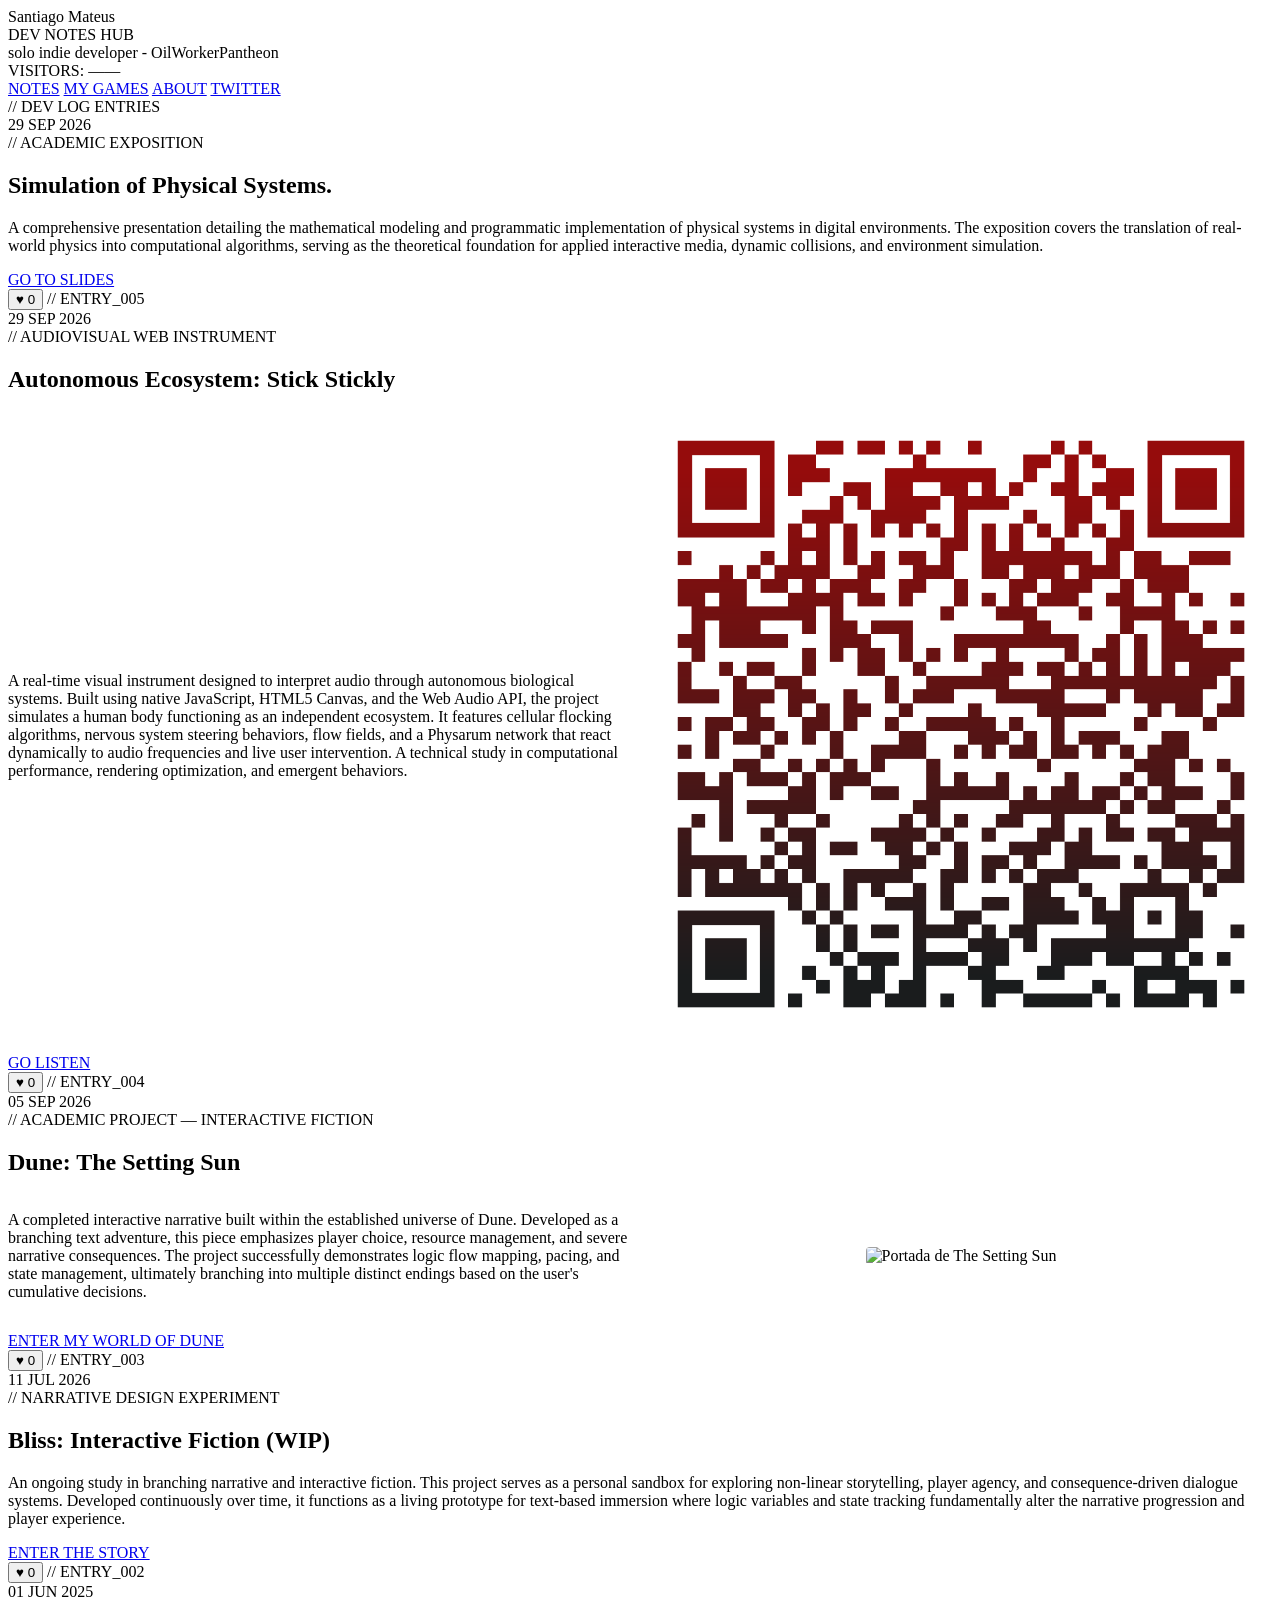
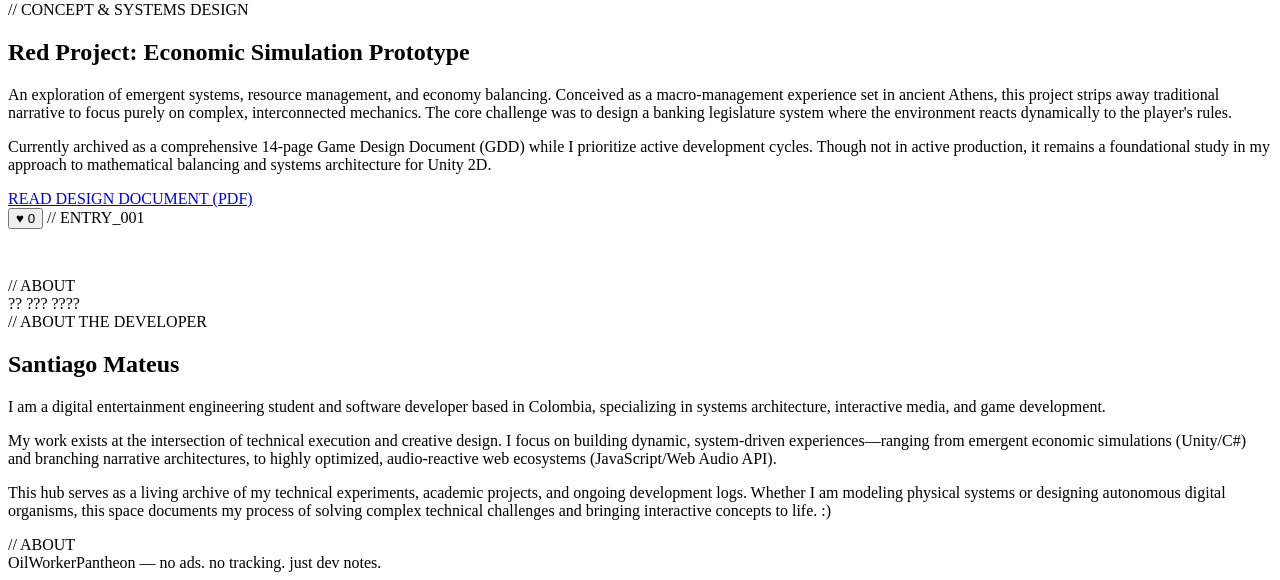
==== index.html @ 8a47b65a "Update index.html" ====
<!DOCTYPE html>
<html lang="en">
    <head>
        <meta charset="UTF-8">
        <meta name="viewport" content="width=device-width, initial-scale=1.0">
        <link rel="stylesheet" href="styles.css">
        <link href="https://fonts.googleapis.com/css2?family=Press+Start+2P&family=Share+Tech+Mono&display=swap" rel="stylesheet">
        <link rel="icon" href="ijodeputa (1).ico">
        <title>OilWorkerPantheon — Dev Notes</title>
    </head>
    <body>

        <header>
            <div class="logo">Santiago Mateus<br>DEV NOTES HUB</div>
            <div class="logo-sub">solo indie developer - OilWorkerPantheon</div>
            <div class="visitor-bar">
                <span class="visitor-dot"></span>
                <span>VISITORS:</span>
                <span id="visitor-count">——</span>
            </div>
        </header>

        <nav>
            <a href="#notes">NOTES</a>
            <a href="games.html">MY GAMES</a>
            <a href="#about">ABOUT</a>
            <a href="https://twitter.com/OilWorkerP4nth" target="_blank">TWITTER</a>
        </nav>

        <main>

            <div class="section-label" id="notes">// DEV LOG ENTRIES</div>
            <!-- ADD NEW ENTRIES BELOW THIS LINE -->

            <!-- ENTRY 005 -->
            <article class="note-card">
                <div class="note-date">
                    <span class="day">29</span>
                    <span class="month">SEP</span>
                    <span class="year">2026</span>
                </div>
                <div class="note-content">
                    <div class="note-tag">// ACADEMIC EXPOSITION</div>
                    <h2 class="note-title">Simulation of Physical Systems.</h2>
                    
                    <div class="note-body">
                        <p>A comprehensive presentation detailing the mathematical modeling and programmatic implementation of physical systems in digital environments. The exposition covers the translation of real-world physics into computational algorithms, serving as the theoretical foundation for applied interactive media, dynamic collisions, and environment simulation.</p>
                    </div>
            
                    <!-- BOTÓN -->
                    <a href="./unidad_5_diamante/index.html" class="novel-btn" target="_blank">
                        GO TO SLIDES
                    </a>
            
                    <div class="note-footer">
                        <button class="like-btn" data-id="entry_005">
                            ♥ <span class="count">0</span>
                        </button>
                        <span class="note-id">// ENTRY_005</span>
                    </div>
                </div>
            </article>

            <!-- ENTRY 004 -->
            <article class="note-card">
                <div class="note-date">
                    <span class="day">29</span>
                    <span class="month">SEP</span>
                    <span class="year">2026</span>
                </div>
                <div class="note-content">
                    <div class="note-tag">// AUDIOVISUAL WEB INSTRUMENT</div>
                    <h2 class="note-title">Autonomous Ecosystem: Stick Stickly</h2>
                    
                    <!-- Contenedor dividido en dos columnas -->
                    <div class="note-body" style="display: flex; gap: 20px; align-items: center; padding-bottom: 15px;">
                        
                        <!-- Columna Izquierda: Texto -->
                        <div style="flex: 1;">
                            <p>A real-time visual instrument designed to interpret audio through autonomous biological systems. Built using native JavaScript, HTML5 Canvas, and the Web Audio API, the project simulates a human body functioning as an independent ecosystem. It features cellular flocking algorithms, nervous system steering behaviors, flow fields, and a Physarum network that react dynamically to audio frequencies and live user intervention. A technical study in computational performance, rendering optimization, and emergent behaviors.</p>
                        </div>
    
                        <!-- Columna Derecha: Imagen -->
                        <div style="flex: 1; text-align: center;">
                            <img src="qr-code.png" alt="QR Stick Stickly" style="max-width: 100%; border-radius: 4px;">
                        </div>
                        
                    </div>
            
                    <!-- BOTÓN -->
                    <a href="./Stick_Stickly_Organism_Santiago_Mateus/index.html" class="novel-btn">
                        GO LISTEN
                    </a>
            
                    <div class="note-footer">
                        <button class="like-btn" data-id="entry_004">
                            ♥ <span class="count">0</span>
                        </button>
                        <span class="note-id">// ENTRY_004</span>
                    </div>
                </div>
            </article>

            <!-- ENTRY 003 -->
            <article class="note-card">
                <div class="note-date">
                    <span class="day">05</span>
                    <span class="month">SEP</span>
                    <span class="year">2026</span>
                </div>
                <div class="note-content">
                    <div class="note-tag">// ACADEMIC PROJECT — INTERACTIVE FICTION</div>
                    <h2 class="note-title">Dune: The Setting Sun</h2>
                    
                    <!-- Contenedor dividido en dos columnas -->
                    <div class="note-body" style="display: flex; gap: 20px; align-items: center; padding-bottom: 15px;">
                        
                        <!-- Columna Izquierda: Texto -->
                        <div style="flex: 1;">
                            <p>A completed interactive narrative built within the established universe of Dune. Developed as a branching text adventure, this piece emphasizes player choice, resource management, and severe narrative consequences. The project successfully demonstrates logic flow mapping, pacing, and state management, ultimately branching into multiple distinct endings based on the user's cumulative decisions.</p>
                        </div>
            
                        <!-- Columna Derecha: Imagen -->
                        <div style="flex: 1; text-align: center;">
                            <img src="Dune.png" alt="Portada de The Setting Sun" style="max-width: 100%; border-radius: 4px;">
                        </div>
                        
                    </div>
            
                    <!-- BOTÓN -->
                    <a href="Dune_ The Setting Sun V5_Remastered.html" class="novel-btn">
                        ENTER MY WORLD OF DUNE
                    </a>
            
                    <div class="note-footer">
                        <button class="like-btn" data-id="entry_003">
                            ♥ <span class="count">0</span>
                        </button>
                        <span class="note-id">// ENTRY_003</span>
                    </div>
                </div>
            </article>

            <!-- ENTRY 002 -->
            <article class="note-card">
                <div class="note-date">
                    <span class="day">11</span>
                    <span class="month">JUL</span>
                    <span class="year">2026</span>
                </div>
                <div class="note-content">
                    <div class="note-tag">// NARRATIVE DESIGN EXPERIMENT</div>
                    <h2 class="note-title">Bliss: Interactive Fiction (WIP)</h2>
                    <div class="note-body">
                        <p>An ongoing study in branching narrative and interactive fiction. This project serves as a personal sandbox for exploring non-linear storytelling, player agency, and consequence-driven dialogue systems. Developed continuously over time, it functions as a living prototype for text-based immersion where logic variables and state tracking fundamentally alter the narrative progression and player experience.</p>
                    </div>
            
                    <!-- BOTÓN -->
                    <a href="Bliss (2).html" class="novel-btn">
                        ENTER THE STORY
                    </a>
            
                    <div class="note-footer">
                        <button class="like-btn" data-id="entry_002">
                            ♥ <span class="count">0</span>
                        </button>
                        <span class="note-id">// ENTRY_002</span>
                    </div>
                </div>
            </article>

            <!-- ENTRY 001 -->
            <article class="note-card">
                <div class="note-date">
                    <span class="day">01</span>
                    <span class="month">JUN</span>
                    <span class="year">2025</span>
                </div>
                <div class="note-content">
                    <div class="note-tag">// CONCEPT & SYSTEMS DESIGN</div>
                    <h2 class="note-title">Red Project: Economic Simulation Prototype</h2>
                    
                    <div class="note-body">
                        <p>An exploration of emergent systems, resource management, and economy balancing. Conceived as a macro-management experience set in ancient Athens, this project strips away traditional narrative to focus purely on complex, interconnected mechanics. The core challenge was to design a banking legislature system where the environment reacts dynamically to the player's rules.</p>
                        <p>Currently archived as a comprehensive 14-page Game Design Document (GDD) while I prioritize active development cycles. Though not in active production, it remains a foundational study in my approach to mathematical balancing and systems architecture for Unity 2D.</p>
                    </div>

                    <!-- BOTÓN PARA EL GDD -->
                    <a href="./RedProject_GDD_v06.docx.pdf" target="_blank" class="novel-btn">
                        READ DESIGN DOCUMENT (PDF)
                    </a>

                    <div class="note-footer">
                        <button class="like-btn" data-id="entry_001">
                            ♥ <span class="count">0</span>
                        </button>
                        <span class="note-id">// ENTRY_001</span>
                    </div>
                </div>
            </article>

            <div class="section-label" id="about" style="margin-top:48px;">// ABOUT</div>

            <article class="note-card">
                <div class="note-date">
                    <span class="day">??</span>
                    <span class="month">???</span>
                    <span class="year">????</span>
                </div>
                <div class="note-content">
                    <div class="note-tag">// ABOUT THE DEVELOPER</div>
                    <h2 class="note-title">Santiago Mateus</h2>
                    <div class="note-body">
                        <p>I am a digital entertainment engineering student and software developer based in Colombia, specializing in systems architecture, interactive media, and game development.</p>
                        <p>My work exists at the intersection of technical execution and creative design. I focus on building dynamic, system-driven experiences—ranging from emergent economic simulations (Unity/C#) and branching narrative architectures, to highly optimized, audio-reactive web ecosystems (JavaScript/Web Audio API).</p>
                        <p>This hub serves as a living archive of my technical experiments, academic projects, and ongoing development logs. Whether I am modeling physical systems or designing autonomous digital organisms, this space documents my process of solving complex technical challenges and bringing interactive concepts to life. :)</p>
                    </div>
                    <div class="note-footer">
                        <span></span>
                        <span class="note-id">// ABOUT</span>
                    </div>
                </div>
            </article>

        </main>

        <footer>
            <script src="jueputavida.js"></script>
            <span>OilWorkerPantheon</span> — no ads. no tracking. just dev notes.
        </footer>

    </body>
</html>
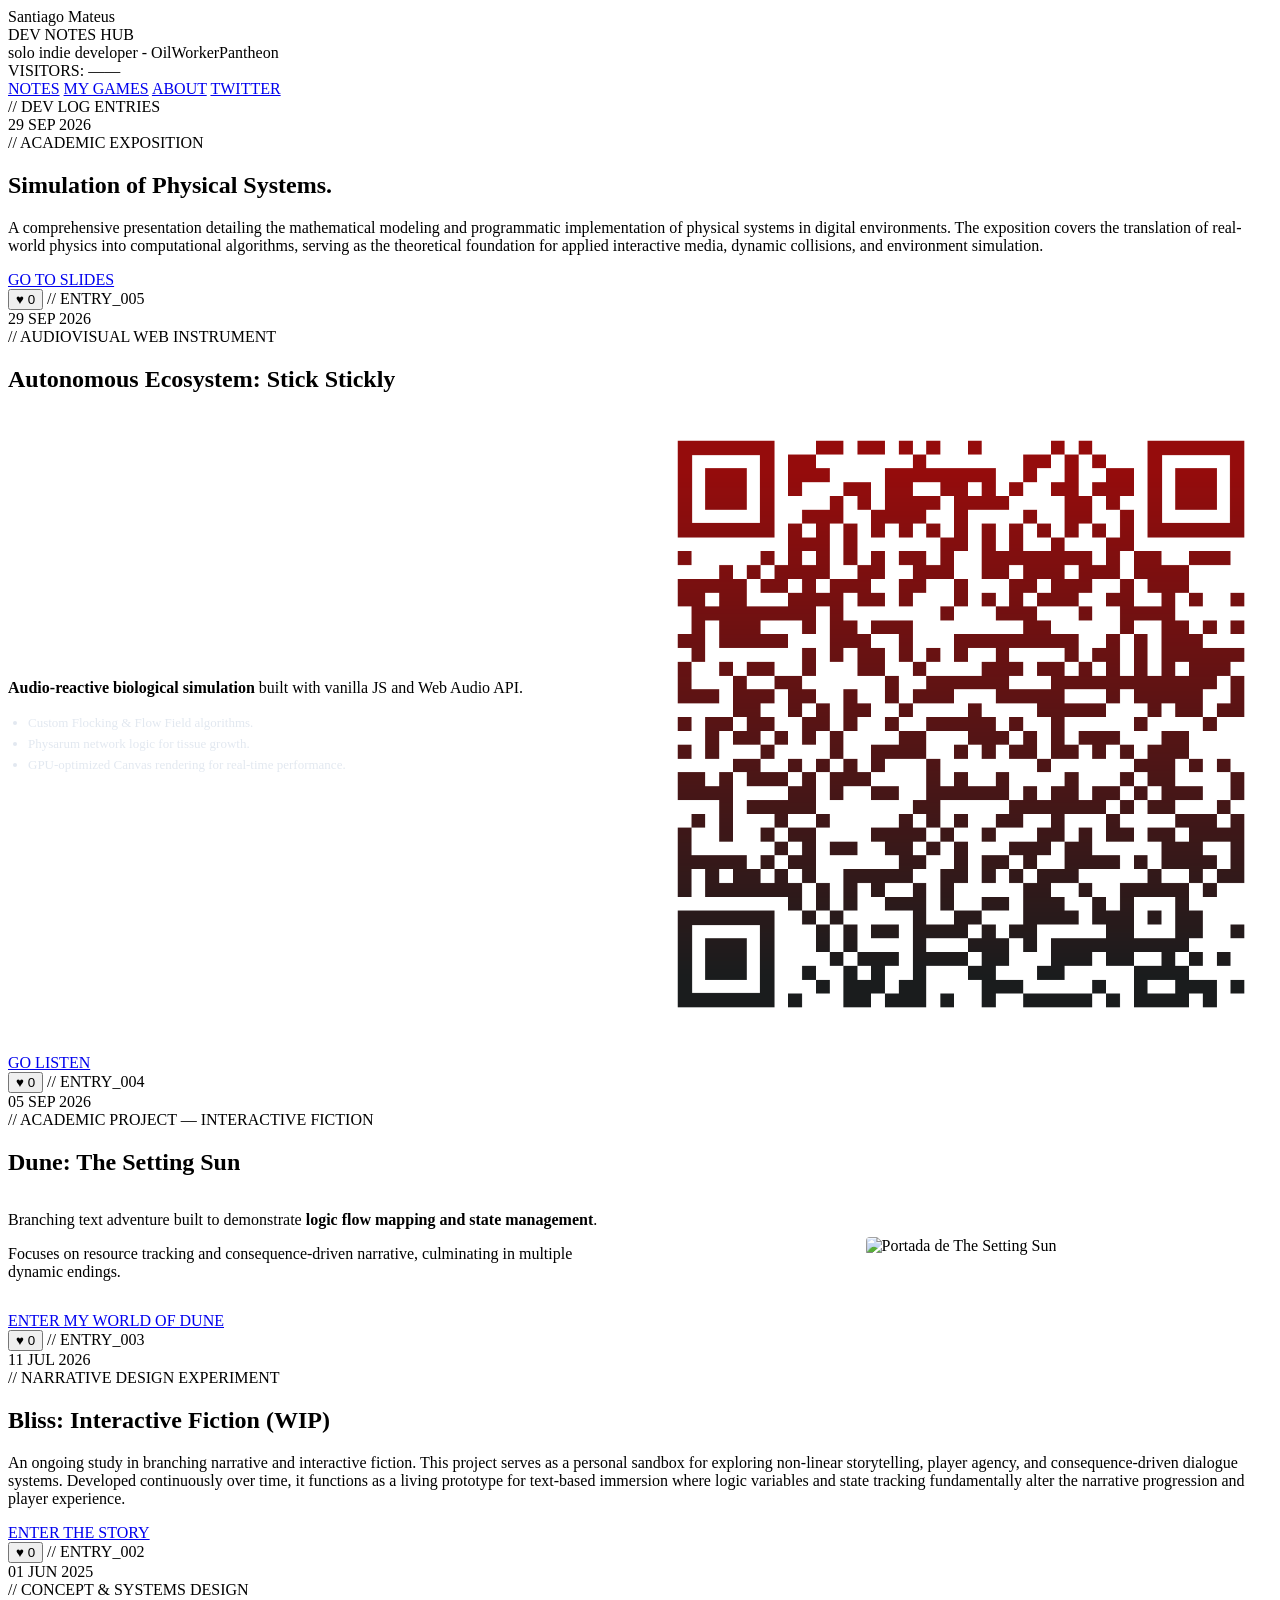
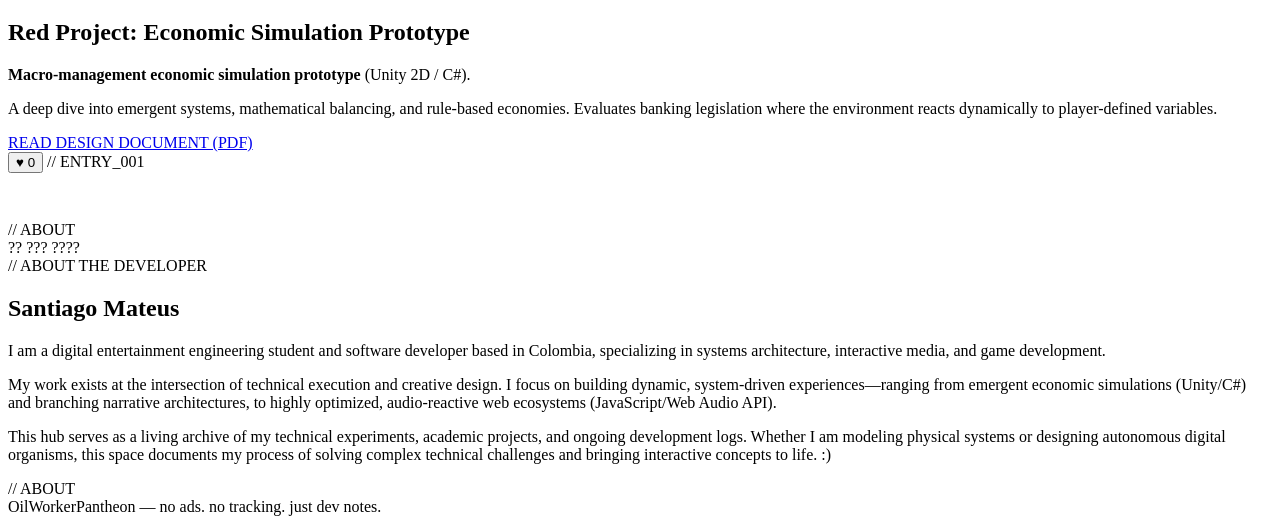
==== commit 7d328278: "Update index.html" ====
--- a/index.html
+++ b/index.html
@@ -73,18 +73,18 @@
                     <h2 class="note-title">Autonomous Ecosystem: Stick Stickly</h2>
                     
                     <!-- Contenedor dividido en dos columnas -->
-                    <div class="note-body" style="display: flex; gap: 20px; align-items: center; padding-bottom: 15px;">
-                        
-                        <!-- Columna Izquierda: Texto -->
-                        <div style="flex: 1;">
-                            <p>A real-time visual instrument designed to interpret audio through autonomous biological systems. Built using native JavaScript, HTML5 Canvas, and the Web Audio API, the project simulates a human body functioning as an independent ecosystem. It features cellular flocking algorithms, nervous system steering behaviors, flow fields, and a Physarum network that react dynamically to audio frequencies and live user intervention. A technical study in computational performance, rendering optimization, and emergent behaviors.</p>
-                        </div>
-    
-                        <!-- Columna Derecha: Imagen -->
-                        <div style="flex: 1; text-align: center;">
-                            <img src="qr-code.png" alt="QR Stick Stickly" style="max-width: 100%; border-radius: 4px;">
-                        </div>
-                        
+                   <div class="note-body" style="display: flex; gap: 20px; align-items: center; padding-bottom: 15px;">
+    <div style="flex: 1;">
+        <p><strong>Audio-reactive biological simulation</strong> built with vanilla JS and Web Audio API.</p>
+        <ul style="color: #e2e8f0; font-size: 13px; padding-left: 20px; line-height: 1.6;">
+            <li>Custom Flocking & Flow Field algorithms.</li>
+            <li>Physarum network logic for tissue growth.</li>
+            <li>GPU-optimized Canvas rendering for real-time performance.</li>
+        </ul>
+    </div>
+    <div style="flex: 1; text-align: center;">
+        <img src="qr-code.png" alt="QR Stick Stickly" style="max-width: 100%; border-radius: 4px;">
+    </div>      
                     </div>
             
                     <!-- BOTÓN -->
@@ -114,18 +114,14 @@
                     
                     <!-- Contenedor dividido en dos columnas -->
                     <div class="note-body" style="display: flex; gap: 20px; align-items: center; padding-bottom: 15px;">
-                        
-                        <!-- Columna Izquierda: Texto -->
-                        <div style="flex: 1;">
-                            <p>A completed interactive narrative built within the established universe of Dune. Developed as a branching text adventure, this piece emphasizes player choice, resource management, and severe narrative consequences. The project successfully demonstrates logic flow mapping, pacing, and state management, ultimately branching into multiple distinct endings based on the user's cumulative decisions.</p>
-                        </div>
-            
-                        <!-- Columna Derecha: Imagen -->
-                        <div style="flex: 1; text-align: center;">
-                            <img src="Dune.png" alt="Portada de The Setting Sun" style="max-width: 100%; border-radius: 4px;">
-                        </div>
-                        
-                    </div>
+    <div style="flex: 1;">
+        <p>Branching text adventure built to demonstrate <strong>logic flow mapping and state management</strong>.</p>
+        <p>Focuses on resource tracking and consequence-driven narrative, culminating in multiple dynamic endings.</p>
+    </div>
+    <div style="flex: 1; text-align: center;">
+        <img src="Dune.png" alt="Portada de The Setting Sun" style="max-width: 100%; border-radius: 4px;">
+    </div>
+</div>
             
                     <!-- BOTÓN -->
                     <a href="Dune_ The Setting Sun V5_Remastered.html" class="novel-btn">
@@ -181,9 +177,9 @@
                     <h2 class="note-title">Red Project: Economic Simulation Prototype</h2>
                     
                     <div class="note-body">
-                        <p>An exploration of emergent systems, resource management, and economy balancing. Conceived as a macro-management experience set in ancient Athens, this project strips away traditional narrative to focus purely on complex, interconnected mechanics. The core challenge was to design a banking legislature system where the environment reacts dynamically to the player's rules.</p>
-                        <p>Currently archived as a comprehensive 14-page Game Design Document (GDD) while I prioritize active development cycles. Though not in active production, it remains a foundational study in my approach to mathematical balancing and systems architecture for Unity 2D.</p>
-                    </div>
+    <p><strong>Macro-management economic simulation prototype</strong> (Unity 2D / C#).</p>
+    <p>A deep dive into emergent systems, mathematical balancing, and rule-based economies. Evaluates banking legislation where the environment reacts dynamically to player-defined variables.</p>
+</div>
 
                     <!-- BOTÓN PARA EL GDD -->
                     <a href="./RedProject_GDD_v06.docx.pdf" target="_blank" class="novel-btn">
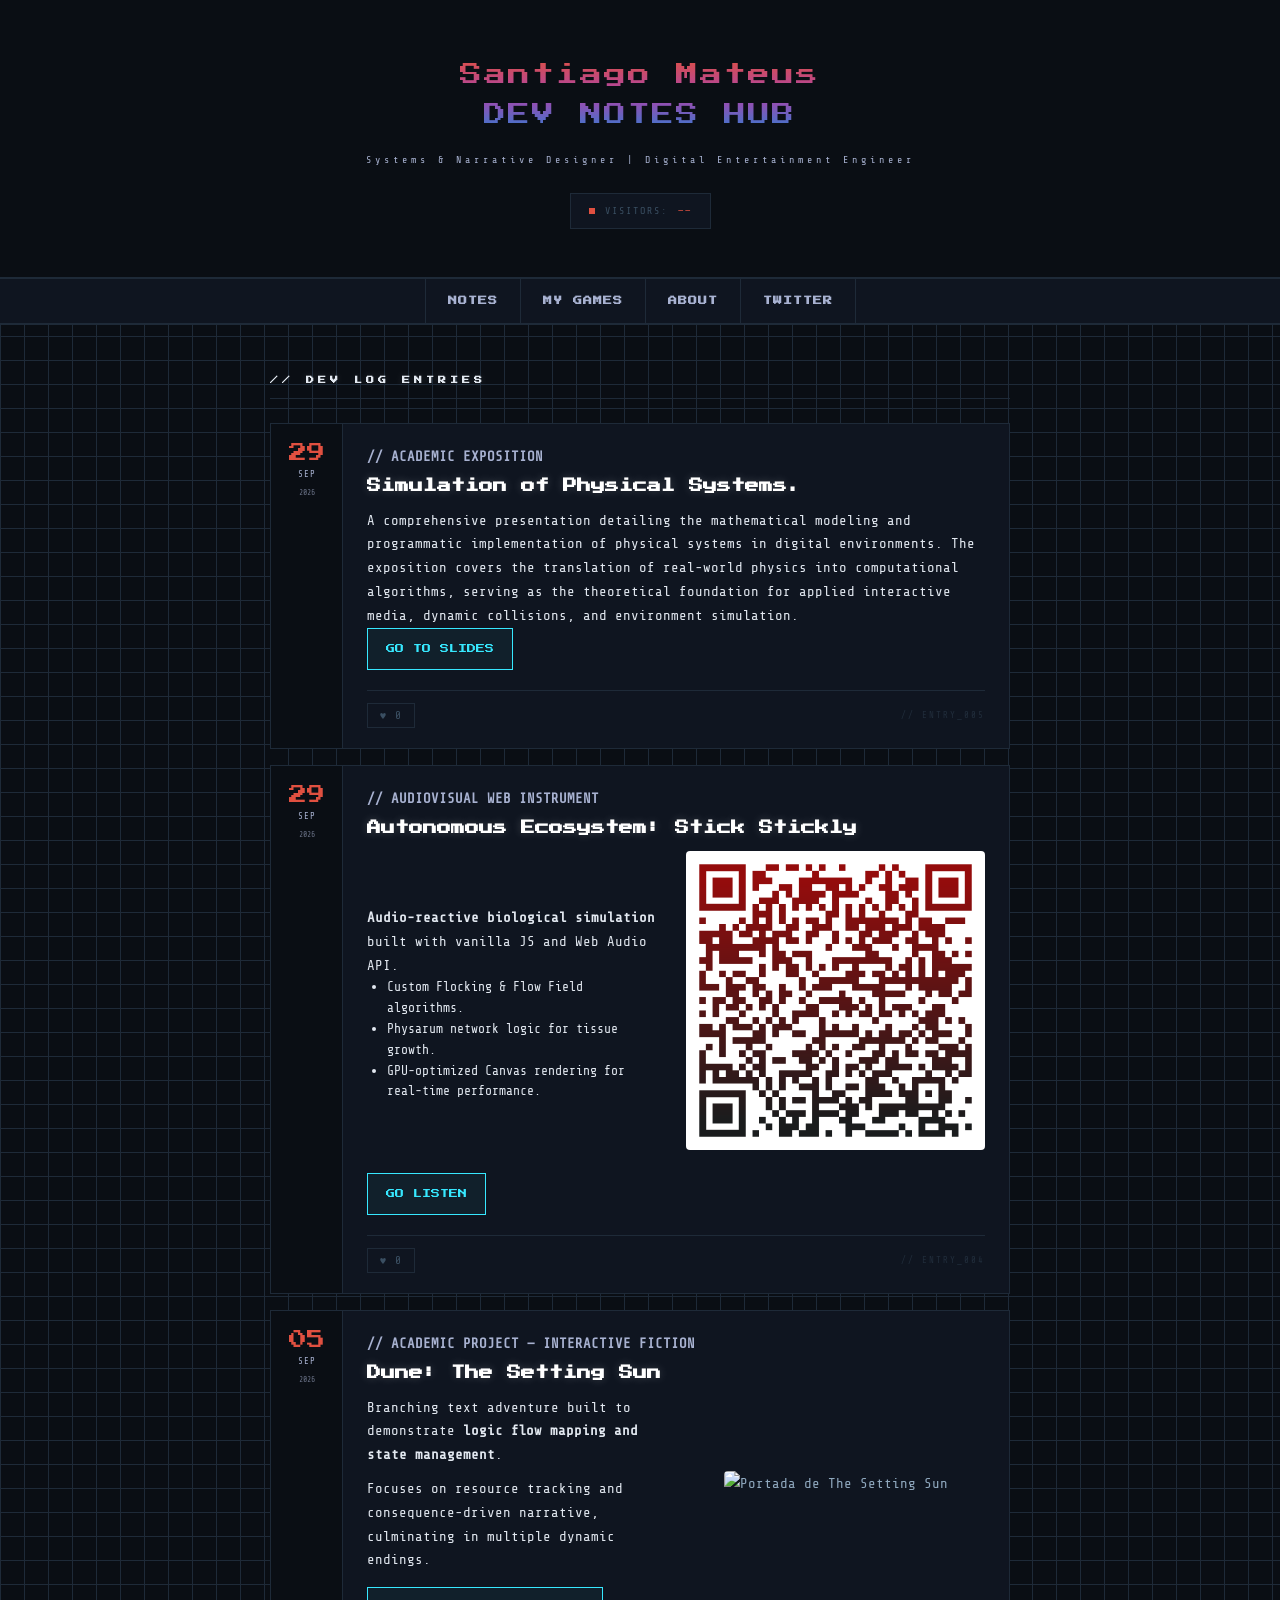
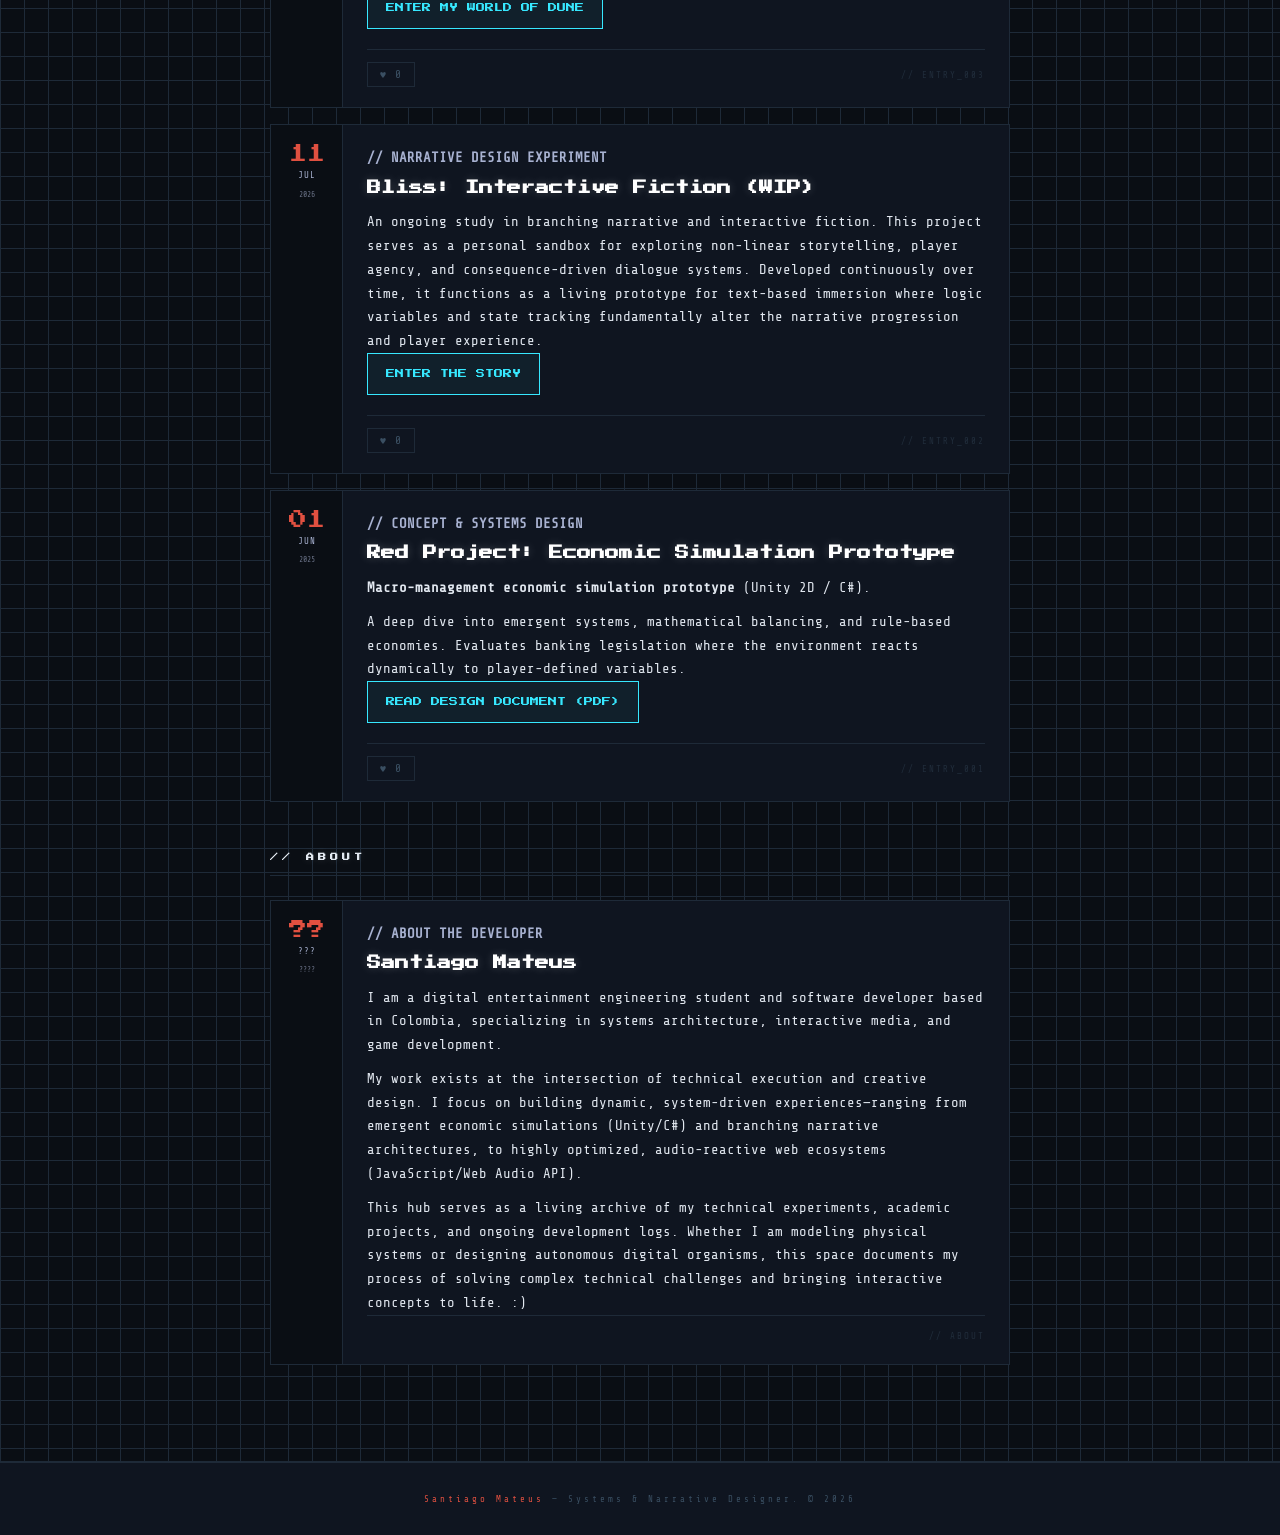
==== commit b0e4b10e: "Update index.html" ====
--- a/index.html
+++ b/index.html
@@ -12,7 +12,7 @@
 
         <header>
             <div class="logo">Santiago Mateus<br>DEV NOTES HUB</div>
-            <div class="logo-sub">solo indie developer - OilWorkerPantheon</div>
+            <div class="logo-sub">Systems & Narrative Designer | Digital Entertainment Engineer</div>
             <div class="visitor-bar">
                 <span class="visitor-dot"></span>
                 <span>VISITORS:</span>
@@ -222,7 +222,7 @@
 
         <footer>
             <script src="jueputavida.js"></script>
-            <span>OilWorkerPantheon</span> — no ads. no tracking. just dev notes.
+            <span>Santiago Mateus</span> — Systems & Narrative Designer. © 2026
         </footer>
 
     </body>
--- a/styles.css
+++ b/styles.css
@@ -0,0 +1,289 @@
+:root {
+  --bg: #0a0e14;
+  --bg2: #0f1520;
+  --border: #1e2a38;
+  --text: #8fa8be;
+  --text-dim: #3a4f62;
+  --red: #c0392b;
+  --red-bright: #e05040;
+  --blue: #1a5fa0;
+  --blue-bright: #2a7fd4;
+  --white: #d0dde8;
+}
+
+* { margin: 0; padding: 0; box-sizing: border-box; }
+
+body {
+  background: var(--bg);
+  color: var(--text);
+  font-family: 'Share Tech Mono', monospace;
+  font-size: 14px;
+  line-height: 1.8;
+}
+
+/* PIXEL GRID BACKGROUND */
+body {
+  background-image:
+    linear-gradient(var(--border) 1px, transparent 1px),
+    linear-gradient(90deg, var(--border) 1px, transparent 1px);
+  background-size: 24px 24px;
+  background-color: var(--bg);
+}
+
+/* ═══════════ HEADER ═══════════ */
+header {
+  text-align: center;
+  padding: 56px 20px 48px;
+  border-bottom: 2px solid var(--border);
+  background: var(--bg);
+  image-rendering: pixelated;
+}
+
+.logo {
+  font-family: 'Press Start 2P', monospace;
+  font-size: clamp(13px, 2.5vw, 22px);
+  line-height: 1.8;
+  background: linear-gradient(
+    180deg,
+    var(--red-bright) 0%,
+    #aa44aa 50%,
+    var(--blue-bright) 100%
+  );
+  -webkit-background-clip: text;
+  -webkit-text-fill-color: transparent;
+  background-clip: text;
+  letter-spacing: 2px;
+}
+
+.logo-sub {
+  font-size: 10px;
+  color: #a8b2d1; /* Aclarado */
+  margin-top: 16px;
+  letter-spacing: 4px;
+}
+
+.visitor-bar {
+  display: inline-flex;
+  align-items: center;
+  gap: 10px;
+  margin-top: 24px;
+  padding: 8px 18px;
+  border: 1px solid var(--border);
+  font-size: 10px;
+  color: var(--text-dim);
+  letter-spacing: 2px;
+  background: var(--bg2);
+}
+
+.visitor-dot {
+  width: 6px; height: 6px;
+  background: var(--red-bright);
+  animation: blink 1.2s steps(1) infinite;
+}
+
+@keyframes blink {
+  0%, 100% { opacity: 1; }
+  50% { opacity: 0; }
+}
+
+#visitor-count { color: var(--red-bright); }
+
+/* ═══════════ NAV ═══════════ */
+nav {
+  display: flex;
+  justify-content: center;
+  border-bottom: 2px solid var(--border);
+  background: var(--bg2);
+  position: sticky;
+  top: 0;
+  z-index: 10;
+}
+
+nav a {
+  font-family: 'Press Start 2P', monospace;
+  font-size: 9px;
+  color: #a8b2d1 !important; /* Aclarado */
+  font-weight: bold;
+  text-decoration: none;
+  padding: 14px 22px;
+  border-right: 1px solid var(--border);
+  letter-spacing: 1px;
+  transition: color 0.2s ease, text-shadow 0.2s ease, background 0.1s;
+}
+
+nav a:first-child { border-left: 1px solid var(--border); }
+nav a:hover { 
+  color: #ffffff !important; 
+  background: rgba(255,255,255,0.02); 
+  text-shadow: 0 0 10px rgba(255, 255, 255, 0.4);
+}
+
+/* ═══════════ MAIN ═══════════ */
+main {
+  max-width: 780px;
+  margin: 0 auto;
+  padding: 48px 20px 80px;
+}
+
+.section-label {
+  font-family: 'Press Start 2P', monospace;
+  font-size: 8px;
+  color: #e2e8f0; /* Iluminado */
+  text-shadow: 0 0 8px rgba(255, 255, 255, 0.15);
+  font-weight: bold;
+  letter-spacing: 4px;
+  margin-bottom: 24px;
+  padding-bottom: 10px;
+  border-bottom: 1px solid var(--border);
+}
+
+/* ═══════════ CARD ═══════════ */
+.note-card {
+  display: flex;
+  border: 1px solid var(--border);
+  background: var(--bg2);
+  margin-bottom: 16px;
+}
+
+.note-card:hover {
+  border-color: var(--red);
+}
+
+/* DATE */
+.note-date {
+  width: 72px;
+  min-width: 72px;
+  border-right: 1px solid var(--border);
+  padding: 20px 8px;
+  text-align: center;
+  display: flex;
+  flex-direction: column;
+  align-items: center;
+  gap: 4px;
+  background: var(--bg);
+}
+
+.note-date .day {
+  font-family: 'Press Start 2P', monospace;
+  font-size: 18px;
+  color: var(--red-bright);
+  line-height: 1;
+}
+
+.note-date .month {
+  font-size: 9px;
+  color: #a8b2d1; /* Aclarado */
+  letter-spacing: 1px;
+}
+
+.note-date .year {
+  font-size: 8px;
+  color: #a8b2d1; /* Aclarado */
+  opacity: 0.6; /* Ligeramente más opaco para que se lea mejor */
+}
+
+/* CONTENT */
+.note-content {
+  padding: 20px 24px;
+  flex: 1;
+}
+
+.note-tag {
+  color: #a8b2d1;
+  font-weight: bold;
+  margin-bottom: 8px;
+}
+
+.note-title, .game-card h3 {
+  font-family: 'Press Start 2P', monospace;
+  font-size: 14px;
+  color: #ffffff;
+  text-shadow: 0 0 10px rgba(255, 255, 255, 0.2);
+  margin-bottom: 12px;
+  line-height: 1.4;
+}
+
+.note-body p, .game-card p {
+  color: #e2e8f0; 
+  font-size: 14px; 
+  line-height: 1.7; 
+  font-family: 'Share Tech Mono', monospace; 
+}
+
+.note-body p + p { margin-top: 10px; }
+
+/* BOTÓN NOVELA / PROYECTOS */
+.novel-btn {
+  display: inline-block;
+  border: 1px solid #37e8ff;
+  color: #37e8ff;
+  background: rgba(55, 232, 255, 0.05);
+  font-family: 'Press Start 2P', monospace;
+  font-size: 9px;
+  text-decoration: none;
+  padding: 12px 18px;
+  margin-bottom: 20px;
+  transition: all 0.2s ease;
+  cursor: pointer;
+}
+
+.novel-btn:hover {
+  background: rgba(55, 232, 255, 0.15);
+  box-shadow: 0 0 15px rgba(55, 232, 255, 0.3);
+  color: #ffffff;
+}
+
+/* CARD FOOTER */
+.note-footer {
+  display: flex;
+  align-items: center;
+  justify-content: space-between;
+  border-top: 1px solid var(--border);
+  padding-top: 12px;
+}
+
+.like-btn {
+  display: flex;
+  align-items: center;
+  gap: 8px;
+  background: none;
+  border: 1px solid var(--border);
+  color: var(--text-dim);
+  font-family: 'Share Tech Mono', monospace;
+  font-size: 11px;
+  letter-spacing: 1px;
+  padding: 5px 12px;
+  cursor: pointer;
+  transition: all 0.1s;
+}
+
+.like-btn:hover { border-color: var(--red-bright); color: var(--red-bright); }
+.like-btn.liked { border-color: var(--red-bright); color: var(--red-bright); }
+
+.note-id {
+  font-size: 9px;
+  color: var(--text-dim);
+  opacity: 0.4;
+  letter-spacing: 2px;
+}
+
+/* ═══════════ FOOTER ═══════════ */
+footer {
+  border-top: 2px solid var(--border);
+  text-align: center;
+  padding: 28px 20px;
+  font-size: 9px;
+  color: var(--text-dim);
+  letter-spacing: 3px;
+  background: var(--bg2);
+}
+
+footer span { color: var(--red-bright); }
+
+/* MEDIA QUERIES PARA MÓVILES */
+@media (max-width: 500px) {
+  .note-date { width: 56px; min-width: 56px; }
+  .note-date .day { font-size: 14px; }
+  .note-title { font-size: 10px; }
+  nav a { font-size: 7px; padding: 12px 12px; }
+}
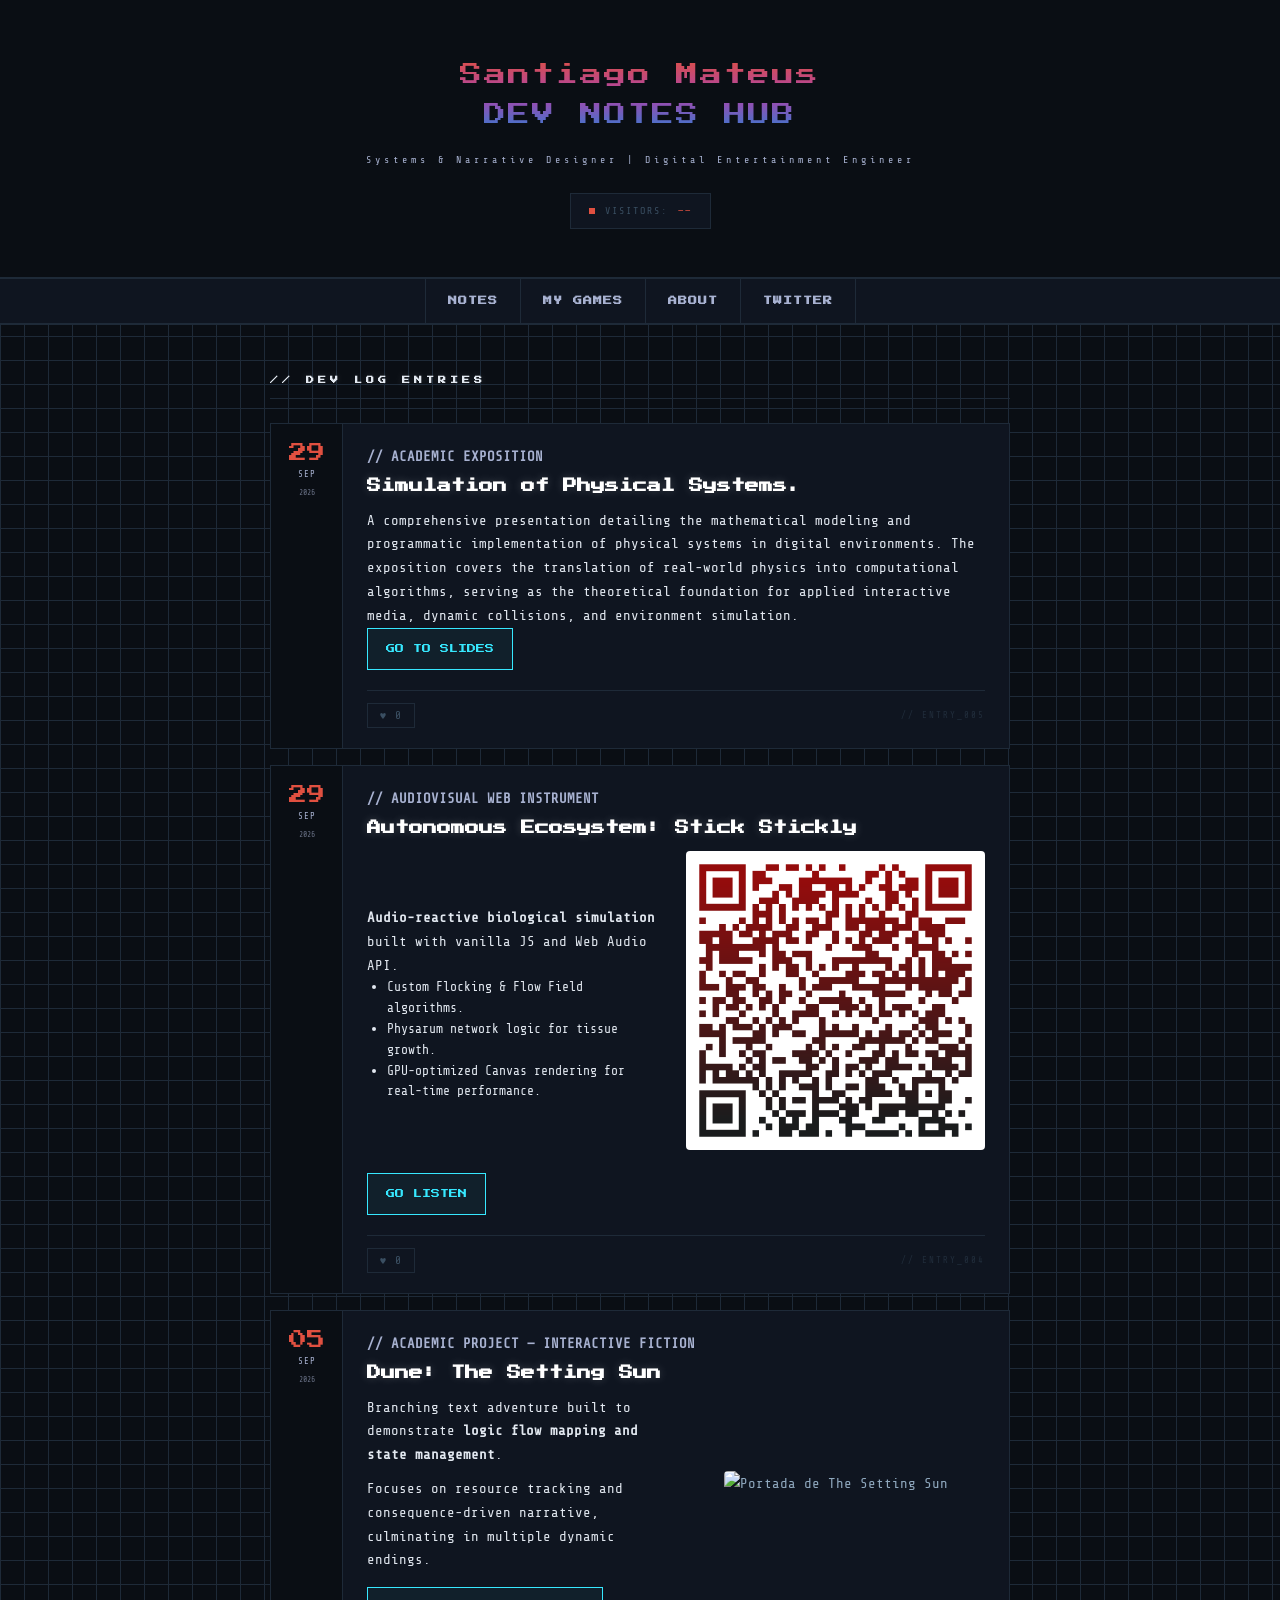
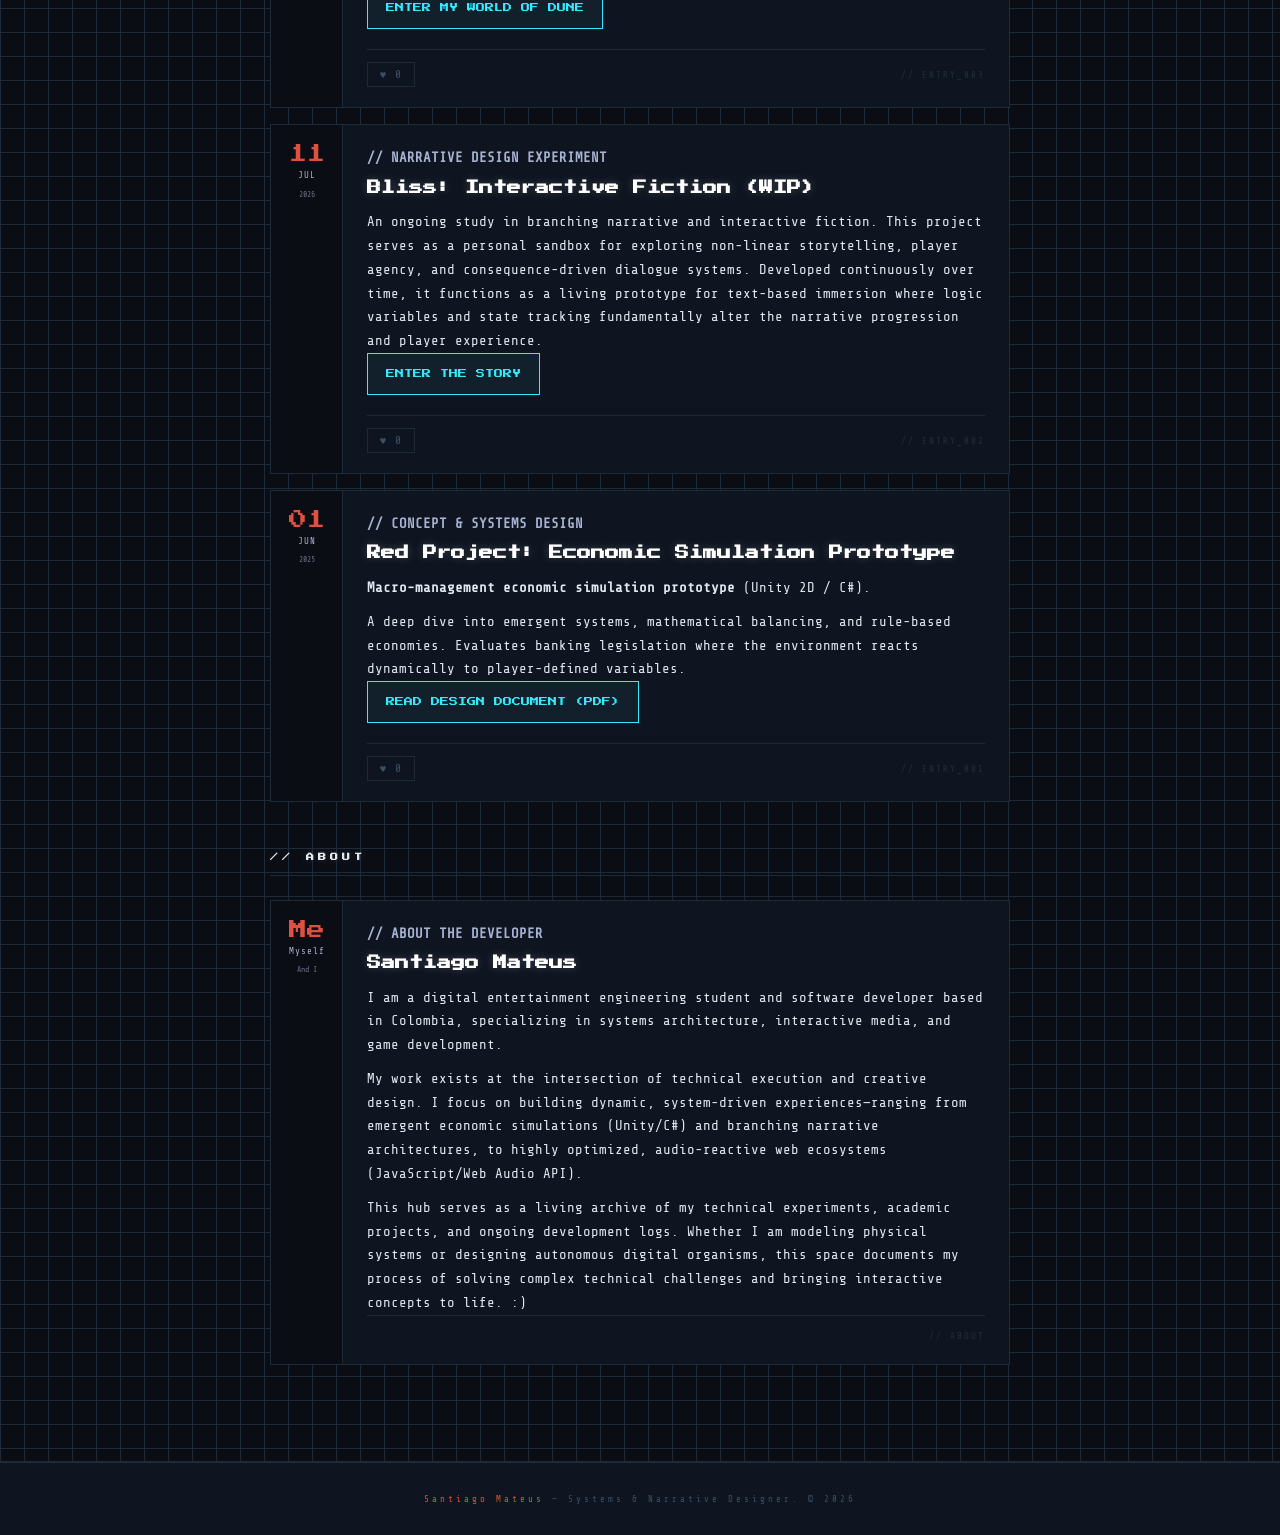
==== commit 95617275: "Update index.html" ====
--- a/index.html
+++ b/index.html
@@ -199,9 +199,9 @@
 
             <article class="note-card">
                 <div class="note-date">
-                    <span class="day">??</span>
-                    <span class="month">???</span>
-                    <span class="year">????</span>
+                    <span class="day">Me</span>
+                    <span class="month">Myself</span>
+                    <span class="year">And I</span>
                 </div>
                 <div class="note-content">
                     <div class="note-tag">// ABOUT THE DEVELOPER</div>
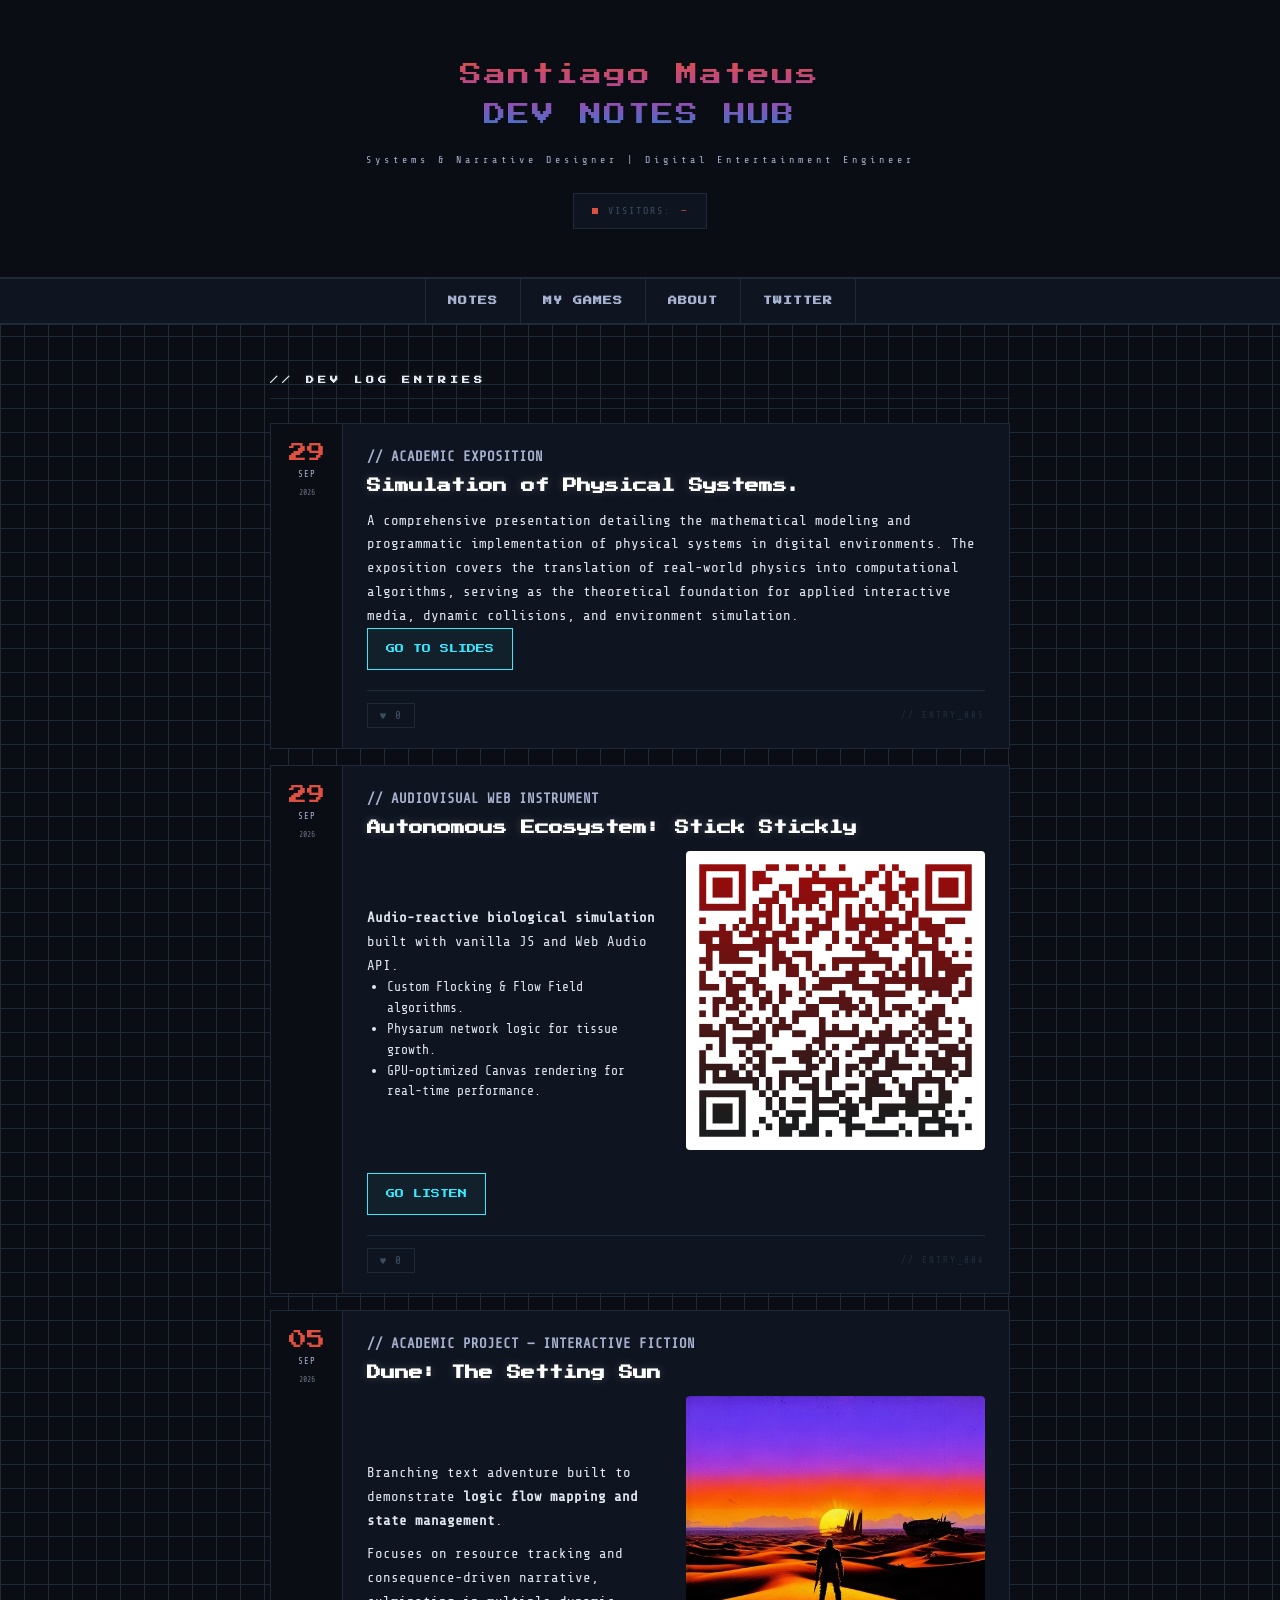
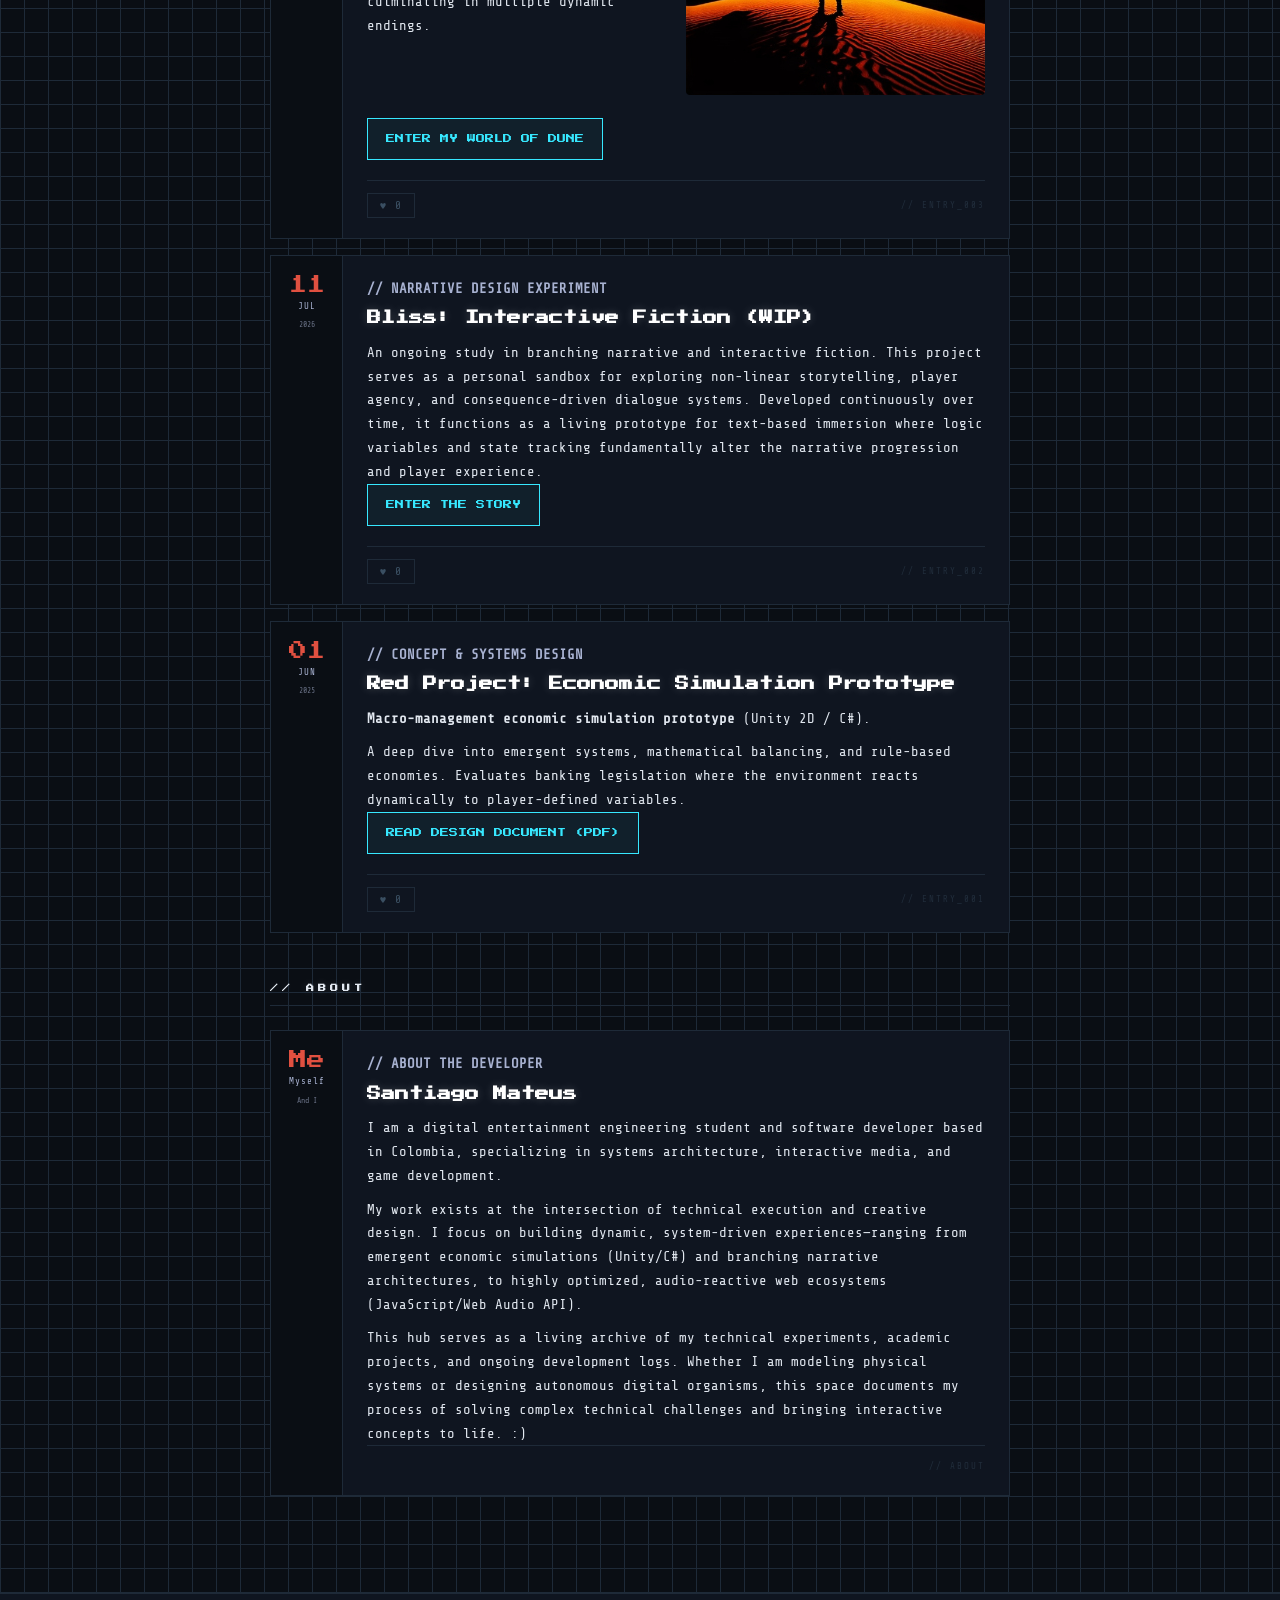
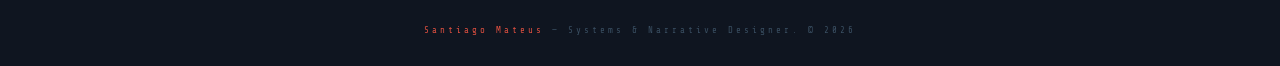
==== commit 8068986d: "Update index.html" ====
--- a/index.html
+++ b/index.html
@@ -5,7 +5,7 @@
         <meta name="viewport" content="width=device-width, initial-scale=1.0">
         <link rel="stylesheet" href="styles.css">
         <link href="https://fonts.googleapis.com/css2?family=Press+Start+2P&family=Share+Tech+Mono&display=swap" rel="stylesheet">
-        <link rel="icon" href="ijodeputa (1).ico">
+        <link rel="icon" href="assets/favicon.ico">
         <title>OilWorkerPantheon — Dev Notes</title>
     </head>
     <body>
@@ -73,18 +73,18 @@
                     <h2 class="note-title">Autonomous Ecosystem: Stick Stickly</h2>
                     
                     <!-- Contenedor dividido en dos columnas -->
-                   <div class="note-body" style="display: flex; gap: 20px; align-items: center; padding-bottom: 15px;">
-    <div style="flex: 1;">
-        <p><strong>Audio-reactive biological simulation</strong> built with vanilla JS and Web Audio API.</p>
-        <ul style="color: #e2e8f0; font-size: 13px; padding-left: 20px; line-height: 1.6;">
-            <li>Custom Flocking & Flow Field algorithms.</li>
-            <li>Physarum network logic for tissue growth.</li>
-            <li>GPU-optimized Canvas rendering for real-time performance.</li>
-        </ul>
-    </div>
-    <div style="flex: 1; text-align: center;">
-        <img src="qr-code.png" alt="QR Stick Stickly" style="max-width: 100%; border-radius: 4px;">
-    </div>      
+                    <div class="note-body" style="display: flex; gap: 20px; align-items: center; padding-bottom: 15px;">
+                        <div style="flex: 1;">
+                            <p><strong>Audio-reactive biological simulation</strong> built with vanilla JS and Web Audio API.</p>
+                            <ul style="color: #e2e8f0; font-size: 13px; padding-left: 20px; line-height: 1.6;">
+                                <li>Custom Flocking & Flow Field algorithms.</li>
+                                <li>Physarum network logic for tissue growth.</li>
+                                <li>GPU-optimized Canvas rendering for real-time performance.</li>
+                            </ul>
+                        </div>
+                        <div style="flex: 1; text-align: center;">
+                            <img src="assets/qr-code.png" alt="QR Stick Stickly" style="max-width: 100%; border-radius: 4px;">
+                        </div>
                     </div>
             
                     <!-- BOTÓN -->
@@ -114,17 +114,17 @@
                     
                     <!-- Contenedor dividido en dos columnas -->
                     <div class="note-body" style="display: flex; gap: 20px; align-items: center; padding-bottom: 15px;">
-    <div style="flex: 1;">
-        <p>Branching text adventure built to demonstrate <strong>logic flow mapping and state management</strong>.</p>
-        <p>Focuses on resource tracking and consequence-driven narrative, culminating in multiple dynamic endings.</p>
-    </div>
-    <div style="flex: 1; text-align: center;">
-        <img src="Dune.png" alt="Portada de The Setting Sun" style="max-width: 100%; border-radius: 4px;">
-    </div>
-</div>
-            
-                    <!-- BOTÓN -->
-                    <a href="Dune_ The Setting Sun V5_Remastered.html" class="novel-btn">
+                        <div style="flex: 1;">
+                            <p>Branching text adventure built to demonstrate <strong>logic flow mapping and state management</strong>.</p>
+                            <p>Focuses on resource tracking and consequence-driven narrative, culminating in multiple dynamic endings.</p>
+                        </div>
+                        <div style="flex: 1; text-align: center;">
+                            <img src="assets/Dune.png" alt="Portada de The Setting Sun" style="max-width: 100%; border-radius: 4px;">
+                        </div>
+                    </div>
+            
+                    <!-- BOTÓN -->
+                    <a href="DuneTheSettingSun.html" class="novel-btn">
                         ENTER MY WORLD OF DUNE
                     </a>
             
@@ -152,7 +152,7 @@
                     </div>
             
                     <!-- BOTÓN -->
-                    <a href="Bliss (2).html" class="novel-btn">
+                    <a href="bliss.html" class="novel-btn">
                         ENTER THE STORY
                     </a>
             
@@ -177,12 +177,12 @@
                     <h2 class="note-title">Red Project: Economic Simulation Prototype</h2>
                     
                     <div class="note-body">
-    <p><strong>Macro-management economic simulation prototype</strong> (Unity 2D / C#).</p>
-    <p>A deep dive into emergent systems, mathematical balancing, and rule-based economies. Evaluates banking legislation where the environment reacts dynamically to player-defined variables.</p>
-</div>
+                        <p><strong>Macro-management economic simulation prototype</strong> (Unity 2D / C#).</p>
+                        <p>A deep dive into emergent systems, mathematical balancing, and rule-based economies. Evaluates banking legislation where the environment reacts dynamically to player-defined variables.</p>
+                    </div>
 
                     <!-- BOTÓN PARA EL GDD -->
-                    <a href="./RedProject_GDD_v06.docx.pdf" target="_blank" class="novel-btn">
+                    <a href="Docs/RedProjectGDD.pdf" target="_blank" class="novel-btn">
                         READ DESIGN DOCUMENT (PDF)
                     </a>
 
@@ -221,7 +221,7 @@
         </main>
 
         <footer>
-            <script src="jueputavida.js"></script>
+            <script src="main.js"></script>
             <span>Santiago Mateus</span> — Systems & Narrative Designer. © 2026
         </footer>
 
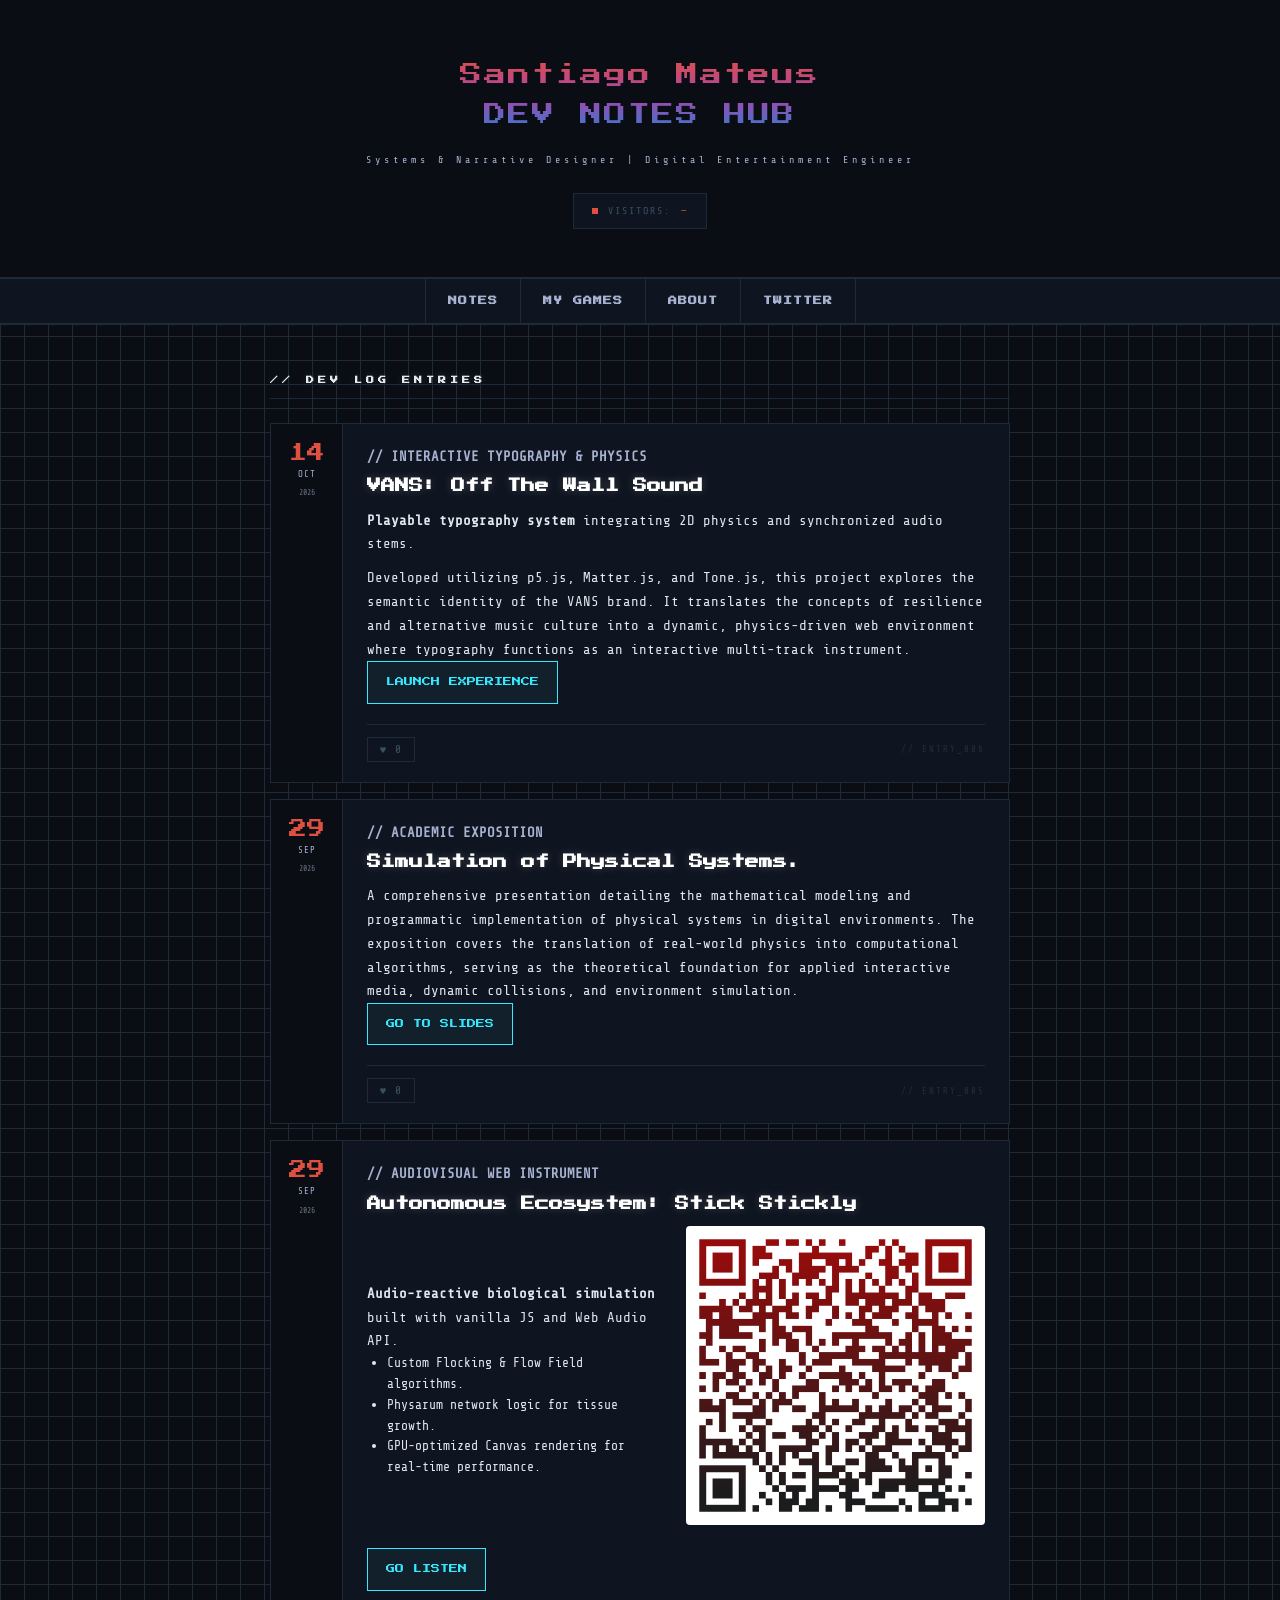
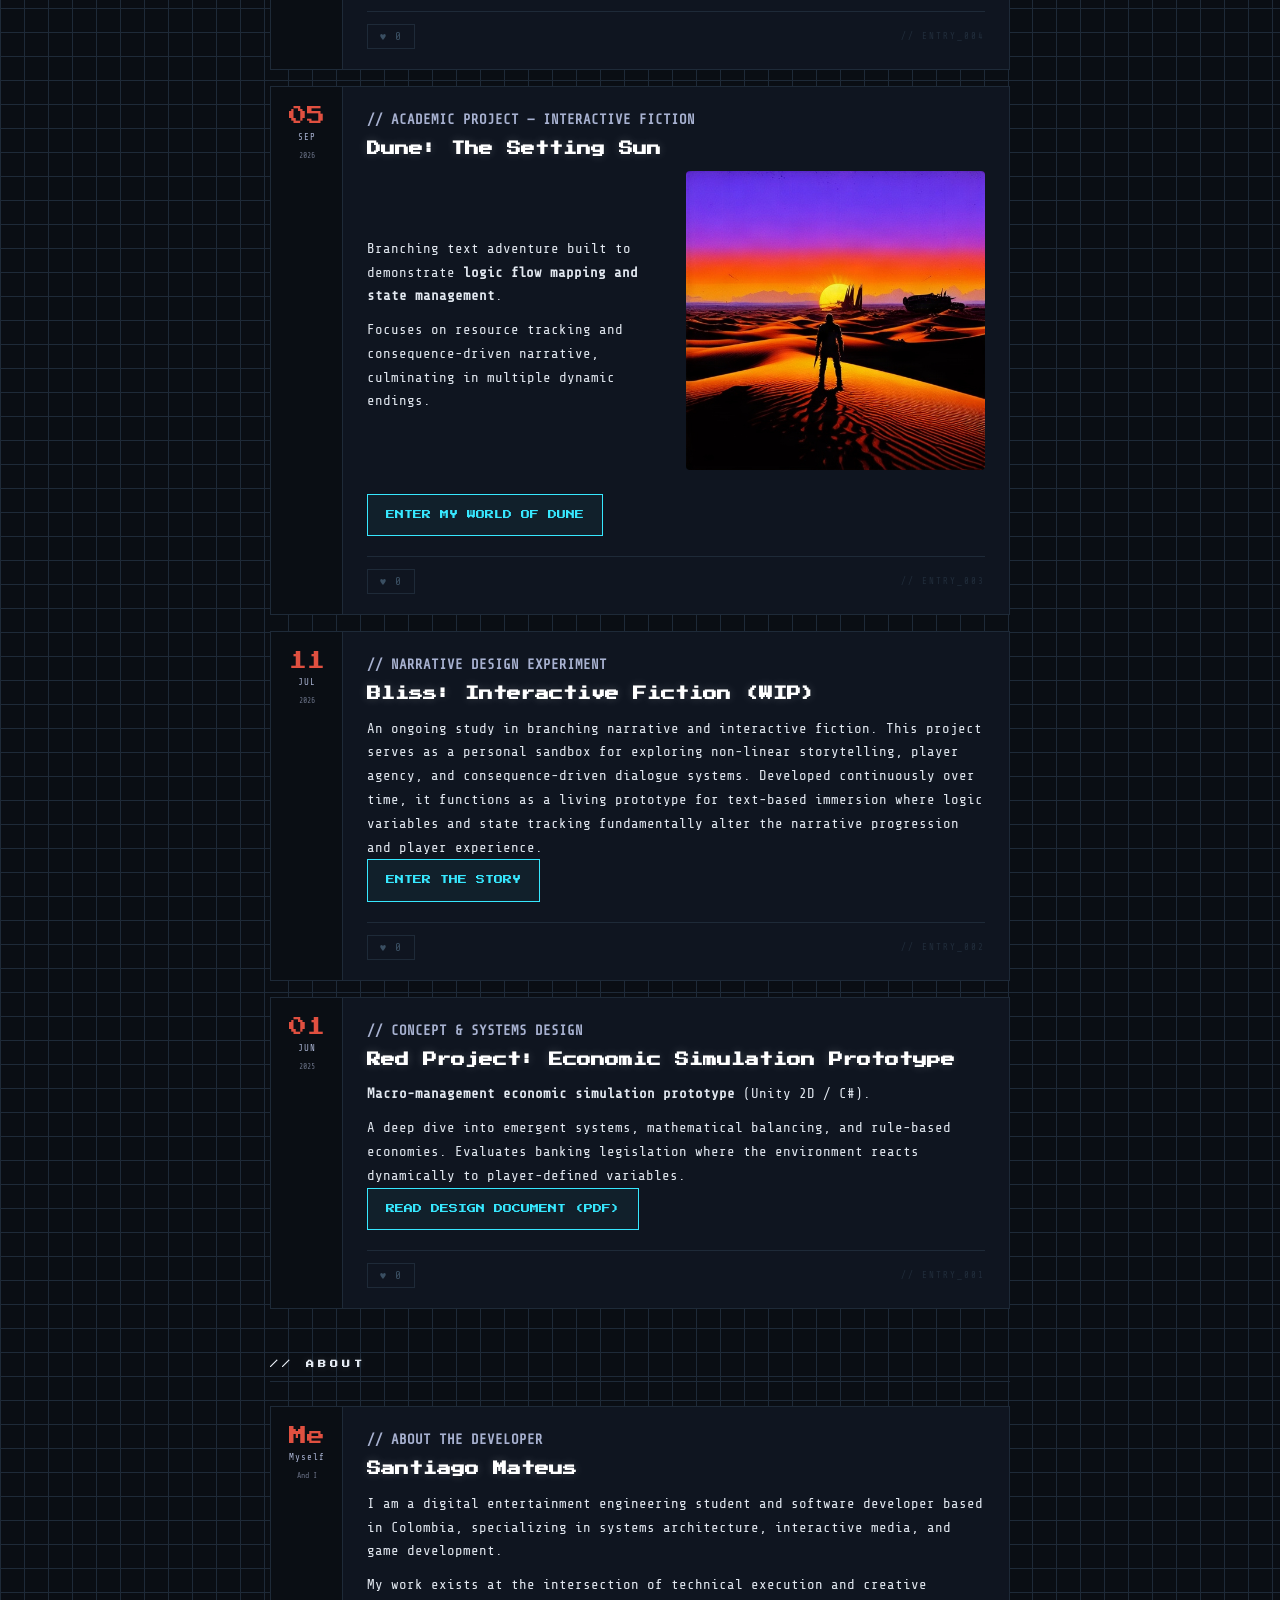
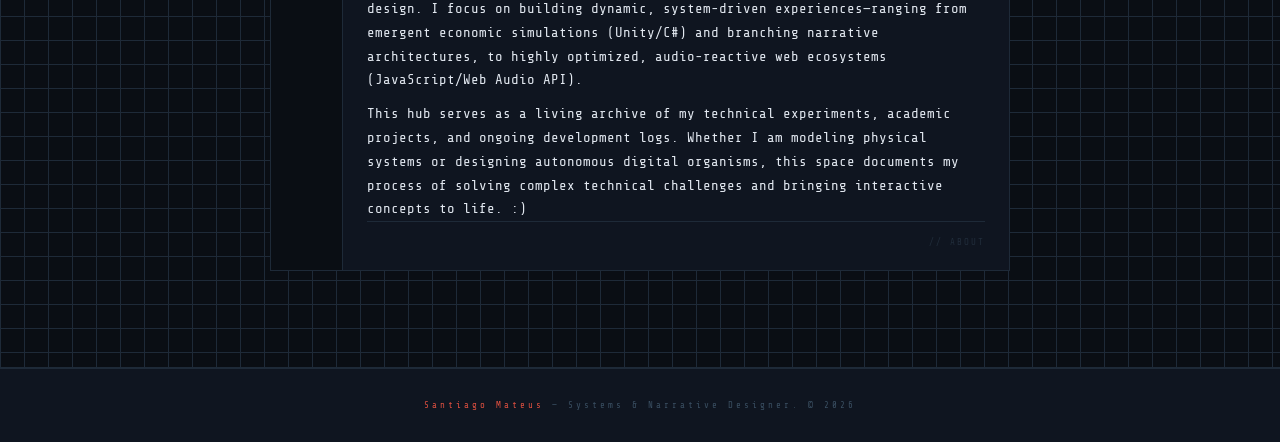
==== commit 8cb5460c: "Update index.html" ====
--- a/index.html
+++ b/index.html
@@ -32,6 +32,36 @@
             <div class="section-label" id="notes">// DEV LOG ENTRIES</div>
             <!-- ADD NEW ENTRIES BELOW THIS LINE -->
 
+            <!-- ENTRY 006 -->
+            <article class="note-card">
+                <div class="note-date">
+                    <span class="day">14</span>
+                    <span class="month">OCT</span>
+                    <span class="year">2026</span>
+                </div>
+                <div class="note-content">
+                    <div class="note-tag">// INTERACTIVE TYPOGRAPHY & PHYSICS</div>
+                    <h2 class="note-title">VANS: Off The Wall Sound</h2>
+                    
+                    <div class="note-body">
+                        <p><strong>Playable typography system</strong> integrating 2D physics and synchronized audio stems.</p>
+                        <p>Developed utilizing p5.js, Matter.js, and Tone.js, this project explores the semantic identity of the VANS brand. It translates the concepts of resilience and alternative music culture into a dynamic, physics-driven web environment where typography functions as an interactive multi-track instrument.</p>
+                    </div>
+            
+                    <!-- BOTÓN ACTUALIZADO -->
+                    <a href="./Unidad 7/index.html" class="novel-btn" target="_blank">
+                        LAUNCH EXPERIENCE
+                    </a>
+            
+                    <div class="note-footer">
+                        <button class="like-btn" data-id="entry_006">
+                            ♥ <span class="count">0</span>
+                        </button>
+                        <span class="note-id">// ENTRY_006</span>
+                    </div>
+                </div>
+            </article>
+
             <!-- ENTRY 005 -->
             <article class="note-card">
                 <div class="note-date">
@@ -152,7 +182,7 @@
                     </div>
             
                     <!-- BOTÓN -->
-                    <a href="bliss.html" class="novel-btn">
+                    <a href="Bliss.html" class="novel-btn">
                         ENTER THE STORY
                     </a>
             
